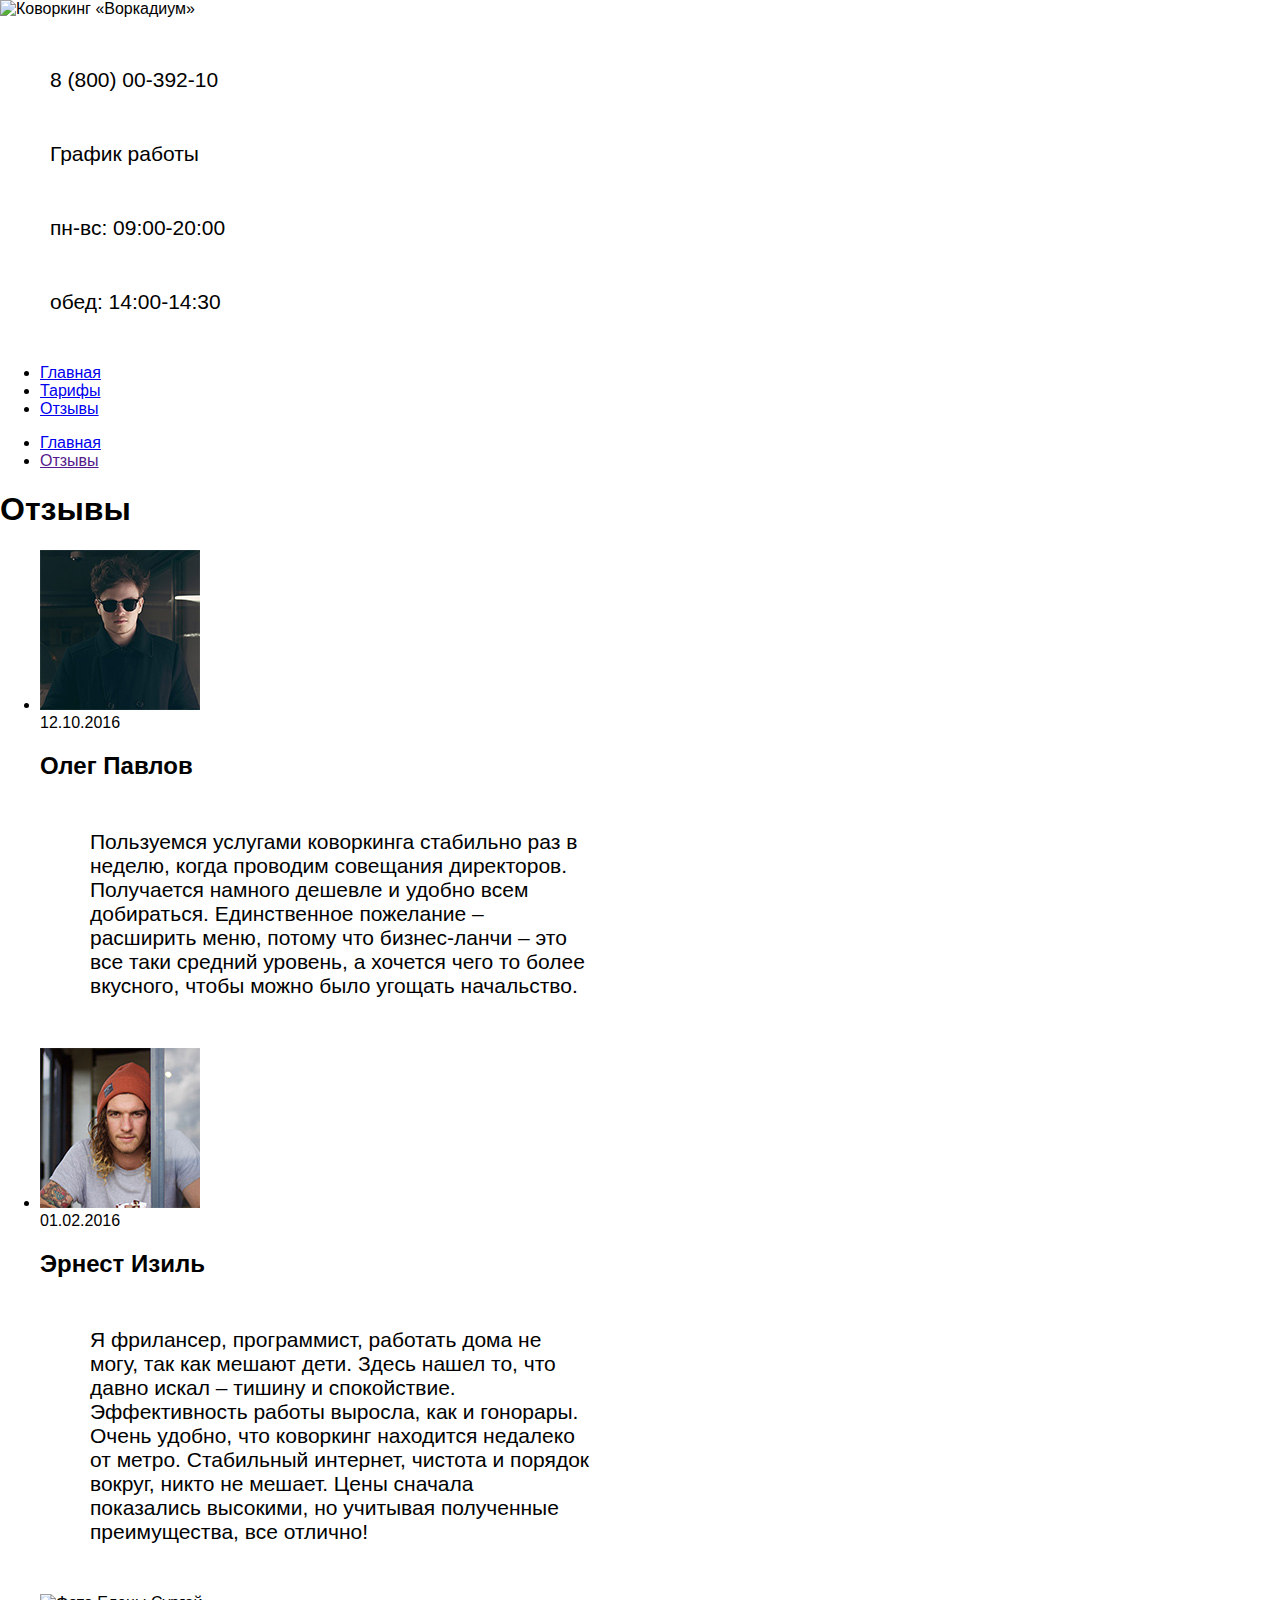
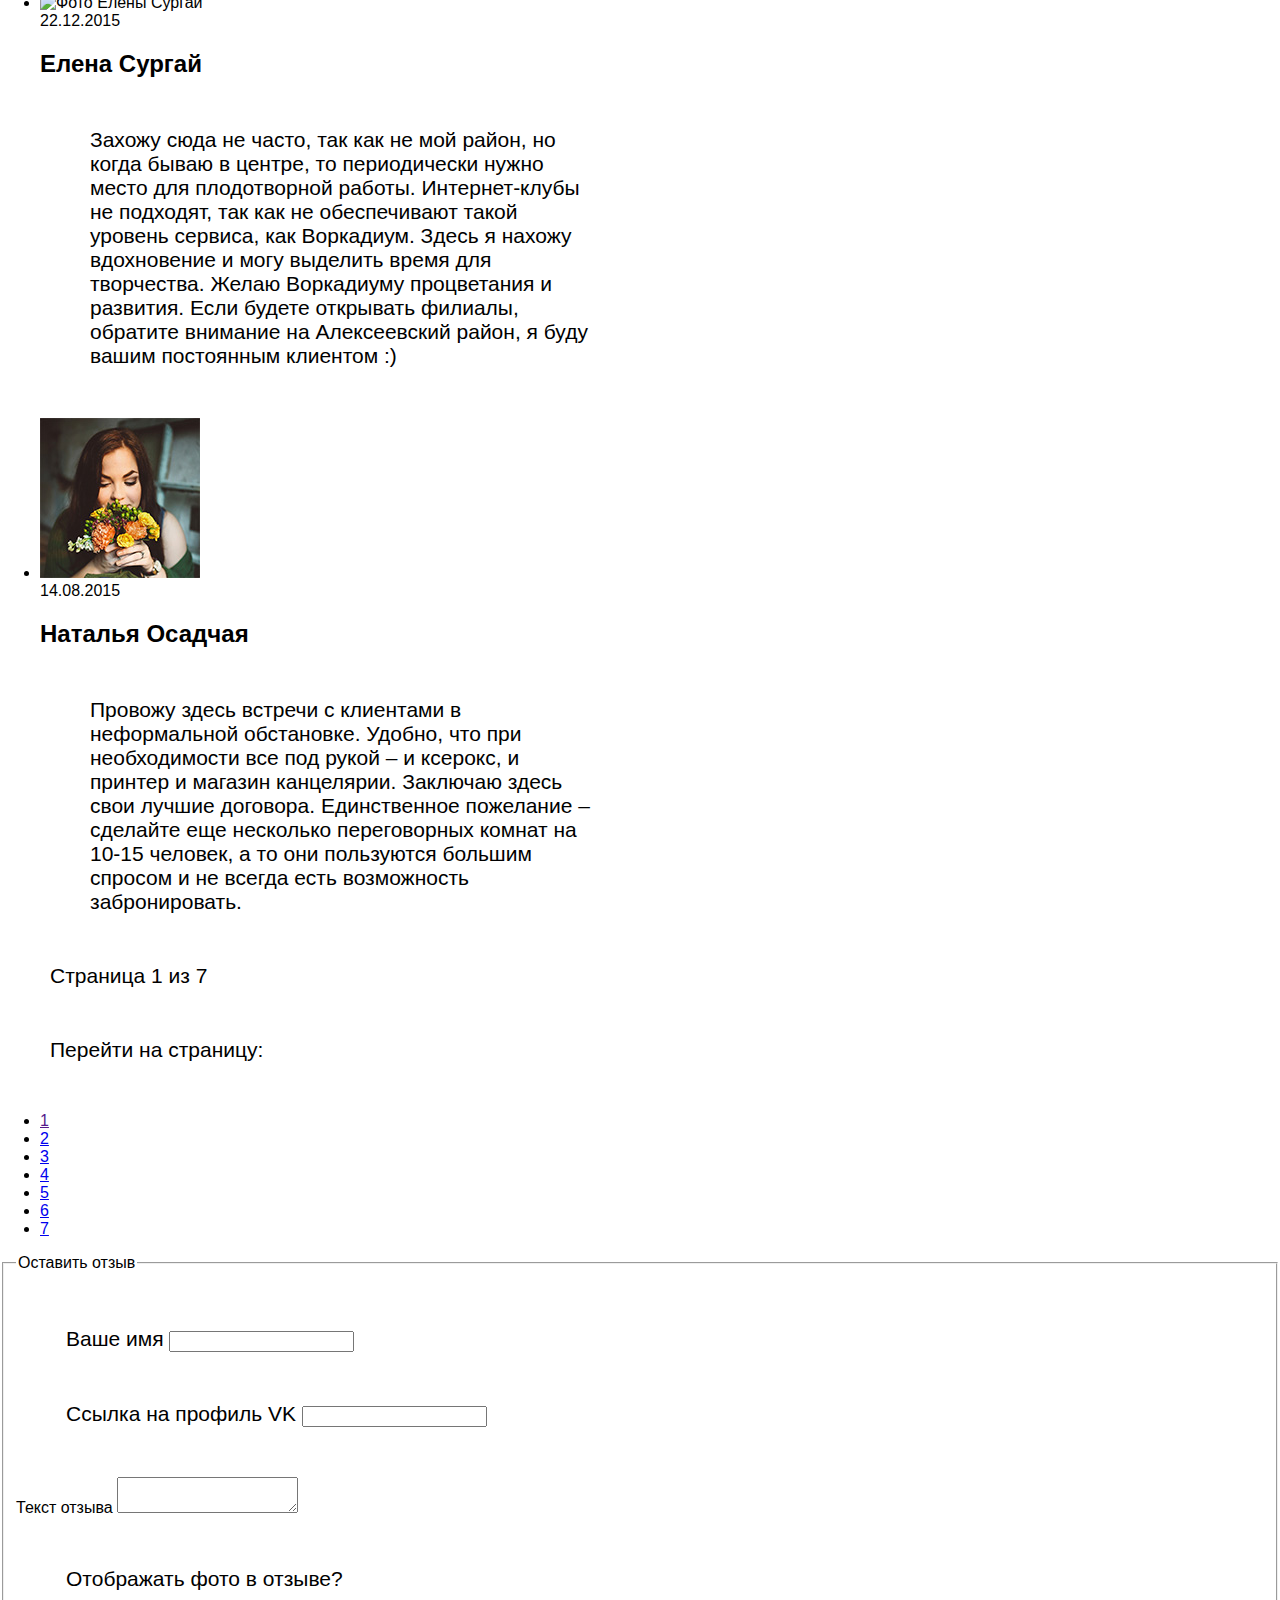
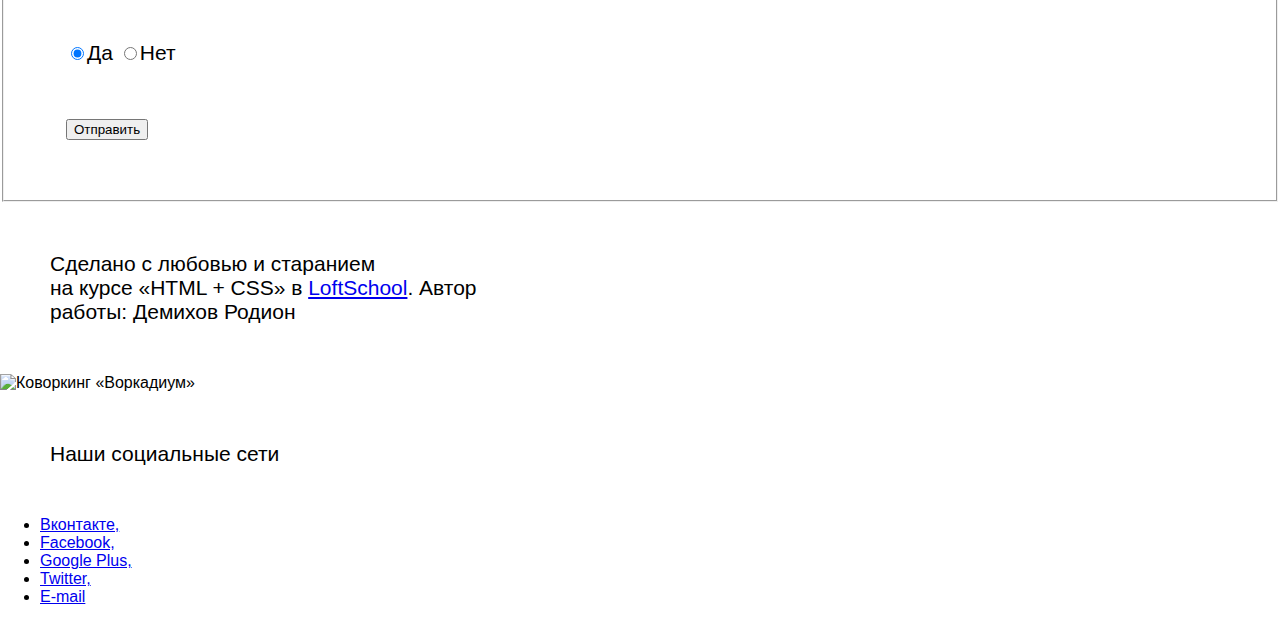
==== comments.html @ 60d35b42 "fixes, added content for prices.html, added icons" ====
<!DOCTYPE html>
<html lang="ru">
  <head>
    <meta charset="utf-8">
    <title>Отзывы</title>
    <link rel="stylesheet" href="css/style.css">
    <link href="https://fonts.googleapis.com/css?family=Open+Sans:700&amp;subset=cyrillic" rel="stylesheet">
  </head>
  <body>
    <header class="main-header">
      <div class="container clearfix">
        <img class="main-logo" src="img/main-logo.png" width="99" height="51" alt="Коворкинг «Воркадиум»">
        <div class="contacts">
          <p class="contacts-phone">8 (800) 00-392-10</p>
          <div class="contacts-schedule-wrapper">
            <p class="contacts-schedule">График работы</p>
            <div class="contacts-schedule-hover">
              <p class="work-hours">пн-вс: 09:00-20:00</p>
              <p class="lunch-hours">обед: 14:00-14:30</p>
            </div>
          </div>
        </div>
      </div>
    </header>
    <main>      
      <nav class="main-navigation">
        <ul class="navigation-list">
          <li class="navigation-list-item">
            <a class="active" href="main.html">Главная</a>
          </li>
          <li class="navigation-list-item">
            <a class="" href="prices.html">Тарифы</a>
          </li>
          <li class="navigation-list-item">
            <a class="" href="comments.html">Отзывы</a>
          </li>
        </ul>
      </nav>
      <nav class="breadcrumbs">
        <ul class="breadcrumbs-list">
          <li><a href="main.html">Главная</a></li>
          <li><a class="active" href="">Отзывы</a></li>
        </ul>
      </nav>
      <section class="comments">
        <h1 class="comments-title">Отзывы</h1>
        <ul class="comments-list">
          <li class="comments-list-item">
            <div class="comment-photo">
              <img src="img/profile-photos/photo-1.jpg" width="160" height="160" alt="Фото Олега Павлова">
            </div>
            <time class="comment-date" datetime="2016-10-12">12.10.2016</time>
            <h2 class="comment-author">Олег Павлов</h2>
            <p class="comment-text">Пользуемся услугами коворкинга стабильно раз в неделю, когда проводим совещания директоров. Получается намного дешевле и удобно всем добираться. Единственное пожелание – расширить меню, потому что бизнес-ланчи – это все таки средний уровень, а хочется чего то более вкусного, чтобы можно было угощать начальство.</p>
          </li>
          <li class="comments-list-item">
            <div class="comment-avatar">
              <img photo"comment-avatar" src="img/profile-photos/photo-2.jpg" width="160" height="160" alt="Фото Эрнеста Изиля">
            </div>
            <time class="comment-date" datetime="2016-02-01">01.02.2016</time>
            <h2 class="comment-author">Эрнест Изиль</h2>
            <p class="comment-text">Я фрилансер, программист, работать дома не могу, так как мешают дети. Здесь нашел то, что давно искал – тишину и спокойствие. Эффективность работы выросла, как и гонорары. Очень удобно, что коворкинг находится недалеко от метро. Стабильный интернет, чистота и порядок вокруг, никто не мешает. Цены сначала показались высокими, но учитывая полученные преимущества, все отлично!</p>
          </li>
          <li class="comments-list-item">
            <div class="comment-avatar">
              <img photo"comment-avatar" src="img/profile-photos/photo-3.jpg" width="160" height="160" alt="Фото Елены Сургай">
            </div>
            <time class="comment-date" datetime="2015-12-22">22.12.2015</time>
            <h2 class="comment-author">Елена Сургай</h2>
            <p class="comment-text">Захожу сюда не часто, так как не мой район, но когда бываю в центре, то периодически нужно место для плодотворной работы. Интернет-клубы не подходят, так как не обеспечивают такой уровень сервиса, как Воркадиум. Здесь я нахожу вдохновение и могу выделить время для творчества. Желаю Воркадиуму процветания и развития. Если будете открывать филиалы, обратите внимание на Алексеевский район, я буду вашим постоянным клиентом :) </p>
          </li>
          <li class="comments-list-item">
            <div class="comment-photo">
              <img src="img/profile-photos/photo-4.jpg" width="160" height="160" alt="Фото Натальи Осадчей">
            </div>
            <time class="comment-date" datetime="2015-08-14">14.08.2015</time>
            <h2 class="comment-author">Наталья Осадчая</h2>
            <p class="comment-text">Провожу здесь встречи с клиентами в неформальной обстановке. Удобно, что при необходимости все под рукой – и ксерокс, и принтер и магазин канцелярии. Заключаю здесь свои лучшие договора. Единственное пожелание – сделайте еще несколько переговорных комнат на 10-15 человек, а то они пользуются большим спросом и не всегда есть возможность забронировать.</p>
          </li>
        </ul>
        <nav class="pagination">
          <p class="page-info">Страница 1 из 7</p>
          <p class="visually-hidden">Перейти на страницу:</p>
          <ul class="pagination-list">
            <li><a class="active" href="">1</a></li>  
            <li><a href="#2">2</a></li>
            <li><a href="#3">3</a></li>
            <li><a href="#4">4</a></li>
            <li><a href="#5">5</a></li>
            <li><a href="#6">6</a></li>
            <li><a href="#7">7</a></li>
          </ul>
        </nav>
        <form class="add-comment-form" action="#" method="post">
          <fieldset>
            <legend class="form-legend">Оставить отзыв</legend>
            <p>
              <label for="name">Ваше имя</label>
              <input type="text" name="name" id="name">
            </p>
            <p>
              <label for="url-vk">Ссылка на профиль VK</label>
              <input type="text" mame="url-vk" id="url-vk">
            </p>
            <label for="text">Текст отзыва
              <textarea name="text" id="text">
              </textarea>
            </label>
            <p>Отображать фото в отзыве?</p>
            <p>
              <label><input type="radio" name="photo" value="yes" checked>Да</label>       
              <label><input type="radio" name="photo" value="no">Нет</label>
            </p>
            <p>
              <button type="submit">Отправить</button>
            </p>
          </fieldset>
        </form>
      </section>           
    </main>
    <footer class="main-footer">
      <div class="container clearfix">
        <div class="footer-copyright">
          <p>Сделано с любовью и старанием<br> на курсе «HTML + CSS» в <a href="#">LoftSchool</a>. Автор работы: <span>Демихов Родион</span> </p>
        </div>
        <img class="main-logo" src="img/main-logo.png" width="99" height="51" alt="Коворкинг «Воркадиум»">
        <div class="footer-social">
          <p class="footer-social-title">Наши социальные сети</p>
          <ul class="footer-social-list">
            <li>
              <a class="" href="#"><span class="visually-hidden">Вконтакте,</span></a>
            </li>
            <li>
              <a class="" href="#"><span class="visually-hidden">Facebook,</span></a>
            </li>
            <li>
              <a class="" href="#"><span class="visually-hidden">Google Plus,</span></a>
            </li>
            <li>
              <a class="" href="#"><span class="visually-hidden">Twitter,</span></a>
            </li>
            <li>
              <a class="" href="mailto:#"><span class="visually-hidden">E-mail</span></a>
            </li>
          </ul>
        </div>
      </div>
    </footer>
  </body>
</html>
---- css/style.css ----
body {
  margin: 0;
  padding: 0;

  font-family: "Arial", sans-serif;
}

p {
  width: 500px;
  margin: 50px;

  font-size: 21px;
}
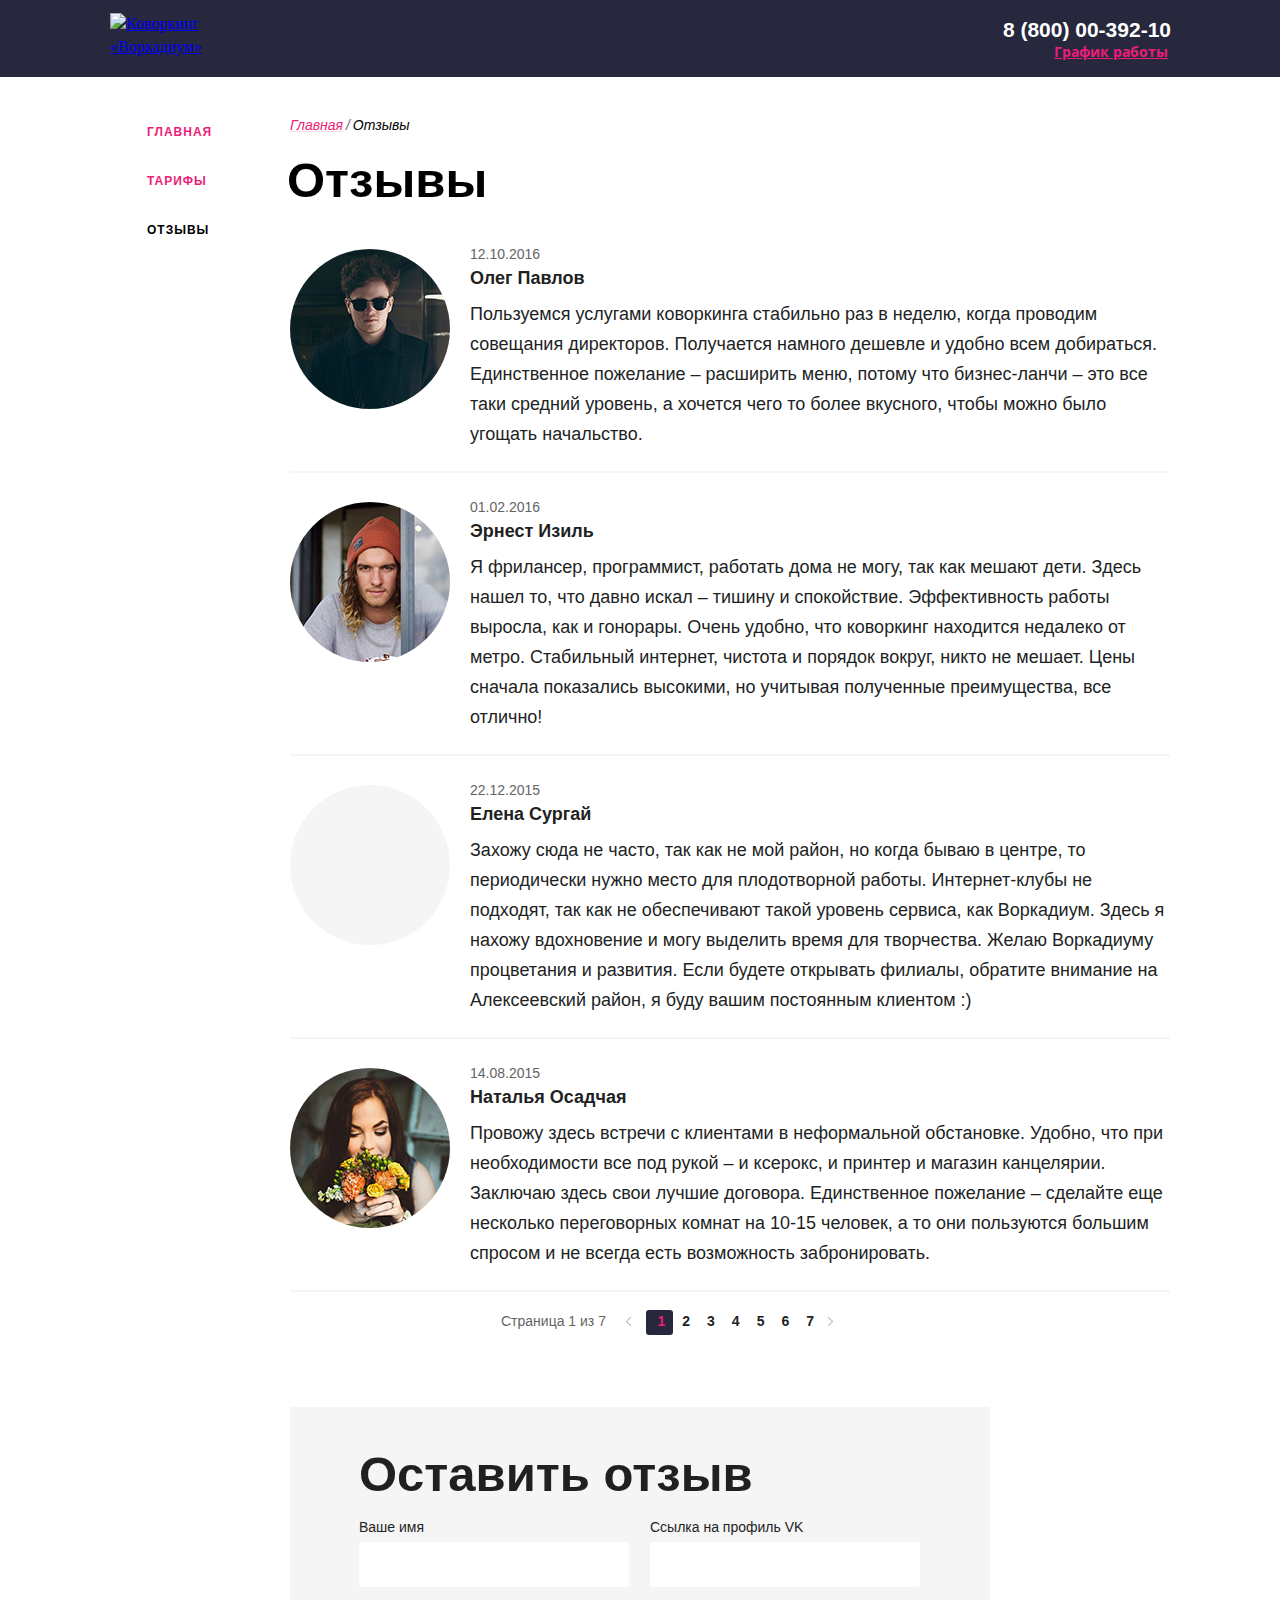
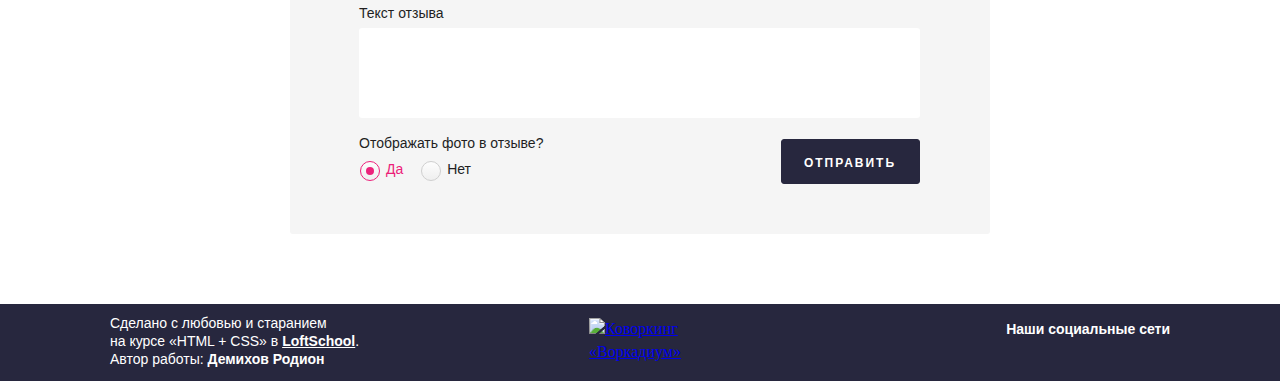
==== commit 2f5915b7: "Fixes" ====
--- a/comments.html
+++ b/comments.html
@@ -1,150 +1,166 @@
-<!DOCTYPE html>
-<html lang="ru">
-  <head>
-    <meta charset="utf-8">
-    <title>Отзывы</title>
-    <link rel="stylesheet" href="css/style.css">
-    <link href="https://fonts.googleapis.com/css?family=Open+Sans:700&amp;subset=cyrillic" rel="stylesheet">
-  </head>
-  <body>
-    <header class="main-header">
-      <div class="container clearfix">
-        <img class="main-logo" src="img/main-logo.png" width="99" height="51" alt="Коворкинг «Воркадиум»">
-        <div class="contacts">
-          <p class="contacts-phone">8 (800) 00-392-10</p>
-          <div class="contacts-schedule-wrapper">
-            <p class="contacts-schedule">График работы</p>
-            <div class="contacts-schedule-hover">
-              <p class="work-hours">пн-вс: 09:00-20:00</p>
-              <p class="lunch-hours">обед: 14:00-14:30</p>
-            </div>
-          </div>
-        </div>
-      </div>
-    </header>
-    <main>      
-      <nav class="main-navigation">
-        <ul class="navigation-list">
-          <li class="navigation-list-item">
-            <a class="active" href="main.html">Главная</a>
-          </li>
-          <li class="navigation-list-item">
-            <a class="" href="prices.html">Тарифы</a>
-          </li>
-          <li class="navigation-list-item">
-            <a class="" href="comments.html">Отзывы</a>
-          </li>
-        </ul>
-      </nav>
-      <nav class="breadcrumbs">
-        <ul class="breadcrumbs-list">
-          <li><a href="main.html">Главная</a></li>
-          <li><a class="active" href="">Отзывы</a></li>
-        </ul>
-      </nav>
-      <section class="comments">
-        <h1 class="comments-title">Отзывы</h1>
-        <ul class="comments-list">
-          <li class="comments-list-item">
-            <div class="comment-photo">
-              <img src="img/profile-photos/photo-1.jpg" width="160" height="160" alt="Фото Олега Павлова">
-            </div>
-            <time class="comment-date" datetime="2016-10-12">12.10.2016</time>
-            <h2 class="comment-author">Олег Павлов</h2>
-            <p class="comment-text">Пользуемся услугами коворкинга стабильно раз в неделю, когда проводим совещания директоров. Получается намного дешевле и удобно всем добираться. Единственное пожелание – расширить меню, потому что бизнес-ланчи – это все таки средний уровень, а хочется чего то более вкусного, чтобы можно было угощать начальство.</p>
-          </li>
-          <li class="comments-list-item">
-            <div class="comment-avatar">
-              <img photo"comment-avatar" src="img/profile-photos/photo-2.jpg" width="160" height="160" alt="Фото Эрнеста Изиля">
-            </div>
-            <time class="comment-date" datetime="2016-02-01">01.02.2016</time>
-            <h2 class="comment-author">Эрнест Изиль</h2>
-            <p class="comment-text">Я фрилансер, программист, работать дома не могу, так как мешают дети. Здесь нашел то, что давно искал – тишину и спокойствие. Эффективность работы выросла, как и гонорары. Очень удобно, что коворкинг находится недалеко от метро. Стабильный интернет, чистота и порядок вокруг, никто не мешает. Цены сначала показались высокими, но учитывая полученные преимущества, все отлично!</p>
-          </li>
-          <li class="comments-list-item">
-            <div class="comment-avatar">
-              <img photo"comment-avatar" src="img/profile-photos/photo-3.jpg" width="160" height="160" alt="Фото Елены Сургай">
-            </div>
-            <time class="comment-date" datetime="2015-12-22">22.12.2015</time>
-            <h2 class="comment-author">Елена Сургай</h2>
-            <p class="comment-text">Захожу сюда не часто, так как не мой район, но когда бываю в центре, то периодически нужно место для плодотворной работы. Интернет-клубы не подходят, так как не обеспечивают такой уровень сервиса, как Воркадиум. Здесь я нахожу вдохновение и могу выделить время для творчества. Желаю Воркадиуму процветания и развития. Если будете открывать филиалы, обратите внимание на Алексеевский район, я буду вашим постоянным клиентом :) </p>
-          </li>
-          <li class="comments-list-item">
-            <div class="comment-photo">
-              <img src="img/profile-photos/photo-4.jpg" width="160" height="160" alt="Фото Натальи Осадчей">
-            </div>
-            <time class="comment-date" datetime="2015-08-14">14.08.2015</time>
-            <h2 class="comment-author">Наталья Осадчая</h2>
-            <p class="comment-text">Провожу здесь встречи с клиентами в неформальной обстановке. Удобно, что при необходимости все под рукой – и ксерокс, и принтер и магазин канцелярии. Заключаю здесь свои лучшие договора. Единственное пожелание – сделайте еще несколько переговорных комнат на 10-15 человек, а то они пользуются большим спросом и не всегда есть возможность забронировать.</p>
-          </li>
-        </ul>
-        <nav class="pagination">
-          <p class="page-info">Страница 1 из 7</p>
-          <p class="visually-hidden">Перейти на страницу:</p>
-          <ul class="pagination-list">
-            <li><a class="active" href="">1</a></li>  
-            <li><a href="#2">2</a></li>
-            <li><a href="#3">3</a></li>
-            <li><a href="#4">4</a></li>
-            <li><a href="#5">5</a></li>
-            <li><a href="#6">6</a></li>
-            <li><a href="#7">7</a></li>
-          </ul>
-        </nav>
-        <form class="add-comment-form" action="#" method="post">
-          <fieldset>
-            <legend class="form-legend">Оставить отзыв</legend>
-            <p>
-              <label for="name">Ваше имя</label>
-              <input type="text" name="name" id="name">
-            </p>
-            <p>
-              <label for="url-vk">Ссылка на профиль VK</label>
-              <input type="text" mame="url-vk" id="url-vk">
-            </p>
-            <label for="text">Текст отзыва
-              <textarea name="text" id="text">
-              </textarea>
-            </label>
-            <p>Отображать фото в отзыве?</p>
-            <p>
-              <label><input type="radio" name="photo" value="yes" checked>Да</label>       
-              <label><input type="radio" name="photo" value="no">Нет</label>
-            </p>
-            <p>
-              <button type="submit">Отправить</button>
-            </p>
-          </fieldset>
-        </form>
-      </section>           
-    </main>
-    <footer class="main-footer">
-      <div class="container clearfix">
-        <div class="footer-copyright">
-          <p>Сделано с любовью и старанием<br> на курсе «HTML + CSS» в <a href="#">LoftSchool</a>. Автор работы: <span>Демихов Родион</span> </p>
-        </div>
-        <img class="main-logo" src="img/main-logo.png" width="99" height="51" alt="Коворкинг «Воркадиум»">
-        <div class="footer-social">
-          <p class="footer-social-title">Наши социальные сети</p>
-          <ul class="footer-social-list">
-            <li>
-              <a class="" href="#"><span class="visually-hidden">Вконтакте,</span></a>
-            </li>
-            <li>
-              <a class="" href="#"><span class="visually-hidden">Facebook,</span></a>
-            </li>
-            <li>
-              <a class="" href="#"><span class="visually-hidden">Google Plus,</span></a>
-            </li>
-            <li>
-              <a class="" href="#"><span class="visually-hidden">Twitter,</span></a>
-            </li>
-            <li>
-              <a class="" href="mailto:#"><span class="visually-hidden">E-mail</span></a>
-            </li>
-          </ul>
-        </div>
-      </div>
-    </footer>
-  </body>
+<!DOCTYPE html>
+<html lang="ru">
+  <head>
+    <meta charset="utf-8">
+    <title>Отзывы</title>
+    <link rel="stylesheet" href="css/normalize.css">
+    <link rel="stylesheet" href="css/style.css">
+    <link href="https://fonts.googleapis.com/css?family=Open+Sans:700&amp;subset=cyrillic" rel="stylesheet">
+  </head>
+  <body>
+    <div class="wrapper">
+      <header class="header">
+        <div class="header-container  clearfix">
+          <a class="header__logo  logo" href="index.html"><img src="img/main-logo.png" alt="Коворкинг «Воркадиум»"></a>
+          <div class="header__contacts  contacts">
+            <a class="contacts__phone" href="tel:88000039210">8 (800) 00-392-10</a>          
+            <p class="contacts__schedule" tabindex="0">График работы</p>
+            <div class="contacts__schedule-hover">
+              <p class="contacts__work-hours">пн-вс: 09:00-20:00</p>
+              <p class="contacts__lunch-hours">обед: 14:00-14:30</p>           
+            </div>
+          </div>
+        </div>
+      </header>
+      <div class="page-wrapper  clearfix">
+        <h2 class="visually-hidden">Страница отзывов</h1>
+        <aside class="sidebar">
+          <nav class="navigation">
+            <ul class="navigation__list">
+              <li class="navigation__item">
+                <a class="navigation__link  navigation__link--icon-main" href="main.html">Главная</a>
+              </li>
+              <li class="navigation__item">
+                <a class="navigation__link  navigation__link--icon-tariffs" href="prices.html">Тарифы</a>
+              </li>
+              <li class="navigation__item">
+                <a class="navigation__link  navigation__link--active  navigation__link--icon-reviews  navigation__link--icon-reviews-active" href="comments.html">Отзывы</a>
+              </li>
+            </ul>
+          </nav> 
+        </aside>
+        <main class="main-content">
+          <nav class="breadcrumbs">
+            <ul class="breadcrumbs__list">
+              <li class="breadcrumbs__item"><a class="breadcrumbs__link" href="main.html"><span>Главная</span></a></li>
+              <li class="breadcrumbs__item  breadcrumbs__item--active"><a class="breadcrumbs__link">Отзывы</a></li>
+            </ul>
+          </nav>
+          <section class="comments">
+            <h1 class="comments__title">Отзывы</h1>
+            <ul class="comments__list">
+              <li class="comments__item  clearfix">
+                <div class="comment__photo">
+                  <img src="img/profile-photos/photo-1.jpg" alt="Фото Олега Павлова">              
+                </div>
+                <div class="comment__content">
+                  <time class="comment__date" datetime="2016-10-12">12.10.2016</time>
+                  <h2 class="comment__author">Олег Павлов</h2>
+                  <p class="comment__text">Пользуемся услугами коворкинга стабильно раз в неделю, когда проводим совещания директоров. Получается намного дешевле и удобно всем добираться. Единственное пожелание – расширить меню, потому что бизнес-ланчи – это все таки средний уровень, а хочется чего то более вкусного, чтобы можно было угощать начальство.</p>
+                </div>
+              </li>
+              <li class="comments__item clearfix">
+                <div class="comment__photo">
+                  <img src="img/profile-photos/photo-2.jpg" width="160" height="160" alt="Фото Эрнеста Изиля">
+                </div>
+                <div class="comment__content">
+                  <time class="comment__date" datetime="2016-02-01">01.02.2016</time>
+                  <h2 class="comment__author">Эрнест Изиль</h2>
+                  <p class="comment__text">Я фрилансер, программист, работать дома не могу, так как мешают дети. Здесь нашел то, что давно искал – тишину и спокойствие. Эффективность работы выросла, как и гонорары. Очень удобно, что коворкинг находится недалеко от метро. Стабильный интернет, чистота и порядок вокруг, никто не мешает. Цены сначала показались высокими, но учитывая полученные преимущества, все отлично!</p>
+                </div>
+              </li>
+              <li class="comments__item clearfix">
+                <div class="comment__photo">              
+                </div>
+                <div class="comment__content">
+                  <time class="comment__date" datetime="2015-12-22">22.12.2015</time>
+                  <h2 class="comment__author">Елена Сургай</h2>
+                  <p class="comment__text">Захожу сюда не часто, так как не мой район, но когда бываю в центре, то периодически нужно место для плодотворной работы. Интернет-клубы не подходят, так как не обеспечивают такой уровень сервиса, как Воркадиум. Здесь я нахожу вдохновение и могу выделить время для творчества. Желаю Воркадиуму процветания и развития. Если будете открывать филиалы, обратите внимание на Алексеевский район, я буду вашим постоянным клиентом :) </p>
+                </div>
+              </li>
+              <li class="comments__item clearfix">
+                <div class="comment__photo">
+                  <img src="img/profile-photos/photo-4.jpg" width="160" height="160" alt="Фото Натальи Осадчей">
+                </div>
+                <div class="comment__content">
+                  <time class="comment__date" datetime="2015-08-14">14.08.2015</time>
+                  <h2 class="comment__author">Наталья Осадчая</h2>
+                  <p class="comment__text">Провожу здесь встречи с клиентами в неформальной обстановке. Удобно, что при необходимости все под рукой – и ксерокс, и принтер и магазин канцелярии. Заключаю здесь свои лучшие договора. Единственное пожелание – сделайте еще несколько переговорных комнат на 10-15 человек, а то они пользуются большим спросом и не всегда есть возможность забронировать.</p>
+                </div>
+              </li>
+            </ul>
+            <nav class="pagination clearfix">
+              <p class="pagination__info">Страница 1 из 7</p>
+              <p class="visually-hidden">Перейти на страницу:</p>
+              <ul class="pagination__list">
+                <li class="pagination__item"><span class="visually-hidden">Предыдущая страница</span><a class="pagination__link  pagination__link--previous" href=""></a></li>
+                <li class="pagination__item"><a class="pagination__link  pagination__link--active">1</a></li>  
+                <li class="pagination__item"><a class="pagination__link" href="#2">2</a></li>
+                <li class="pagination__item"><a class="pagination__link" href="#3">3</a></li>
+                <li class="pagination__item"><a class="pagination__link" href="#4">4</a></li>
+                <li class="pagination__item"><a class="pagination__link" href="#5">5</a></li>
+                <li class="pagination__item"><a class="pagination__link" href="#6">6</a></li>
+                <li class="pagination__item"><a class="pagination__link" href="#7">7</a></li>
+                <li class="pagination__item"><span class="visually-hidden">Следующая страница</span><a class="pagination__link  pagination__link--next" href="#"></a></li>
+              </ul>
+            </nav>
+            <form class="comments__form  form" action="#" method="post">
+              <fieldset>
+                <legend class="form__legend">Оставить отзыв</legend>
+                <p>
+                  <label for="name">Ваше имя</label>
+                  <input type="text" name="name" id="name">
+                </p>
+                <p>
+                  <label for="url-vk">Ссылка на профиль VK</label>
+                  <input type="text" mame="url-vk" id="url-vk">
+                </p>
+                <p>
+                  <label for="text">Текст отзыва</label>
+                    <textarea name="text" id="text">
+                    </textarea>              
+                </p>           
+                <div class="form__toggle">
+                  <p>Отображать фото в отзыве?</p>
+                  <input type="radio" id="yes" name="photo" value="yes" checked>
+                  <label for="yes">Да</label>
+                  <input type="radio" id="no" name="photo" value="no">       
+                  <label for="no">Нет</label>
+                </div>            
+                <button type="submit">Отправить</button>          
+              </fieldset>
+            </form>
+          </section>          
+        </main>
+      </div>
+    </div>
+    <footer class="footer">
+      <div class="footer-container clearfix">
+        <div class="footer__copyright">
+          <p>Сделано с любовью и старанием<br> на курсе «HTML + CSS» в <a href="#">LoftSchool</a>. Автор работы: <span>Демихов Родион</span> </p>
+        </div>
+        <a class="footer__logo  logo" href="index.html"><img src="img/main-logo.png" alt="Коворкинг «Воркадиум»"></a>
+        <div class="footer__social">
+          <p class="footer__social-title">Наши социальные сети</p>
+          <ul class="footer__social-list">
+            <li class="footer__social-item">
+              <a class="social-link social-link--vk" href="#"><span class="visually-hidden">Вконтакте,</span></a>
+            </li>
+            <li class="footer__social-item">
+              <a class="social-link social-link--fb" href="#"><span class="visually-hidden">Facebook,</span></a>
+            </li>
+            <li class="footer__social-item">
+              <a class="social-link social-link--gp" href="#"><span class="visually-hidden">Google Plus,</span></a>
+            </li>
+            <li class="footer__social-item">
+              <a class="social-link social-link--tw" href="#"><span class="visually-hidden">Twitter,</span></a>
+            </li>
+            <li class="footer__social-item">
+              <a class="social-link social-link--mail" href="mailto:#"><span class="visually-hidden">E-mail</span></a>
+            </li>
+          </ul>
+        </div>
+      </div>
+    </footer>
+  </body>
 </html>--- a/css/style.css
+++ b/css/style.css
@@ -1,13 +1,15 @@
-body {
-  margin: 0;
-  padding: 0;
+@import "layout/fonts.css";
+@import "layout/base.css";
 
-  font-family: "Arial", sans-serif;
-}
+/*Components*/
+@import "components/header.css";
+@import "components/main-content.css";
+@import "components/breadcrumbs.css";
+@import "components/footer.css";
 
-p {
-  width: 500px;
-  margin: 50px;
+/*Pages*/
+@import "components/intro.css";
+@import "components/main.css";
+@import "components/prices.css";
+@import "components/comments.css";
 
-  font-size: 21px;
-}
